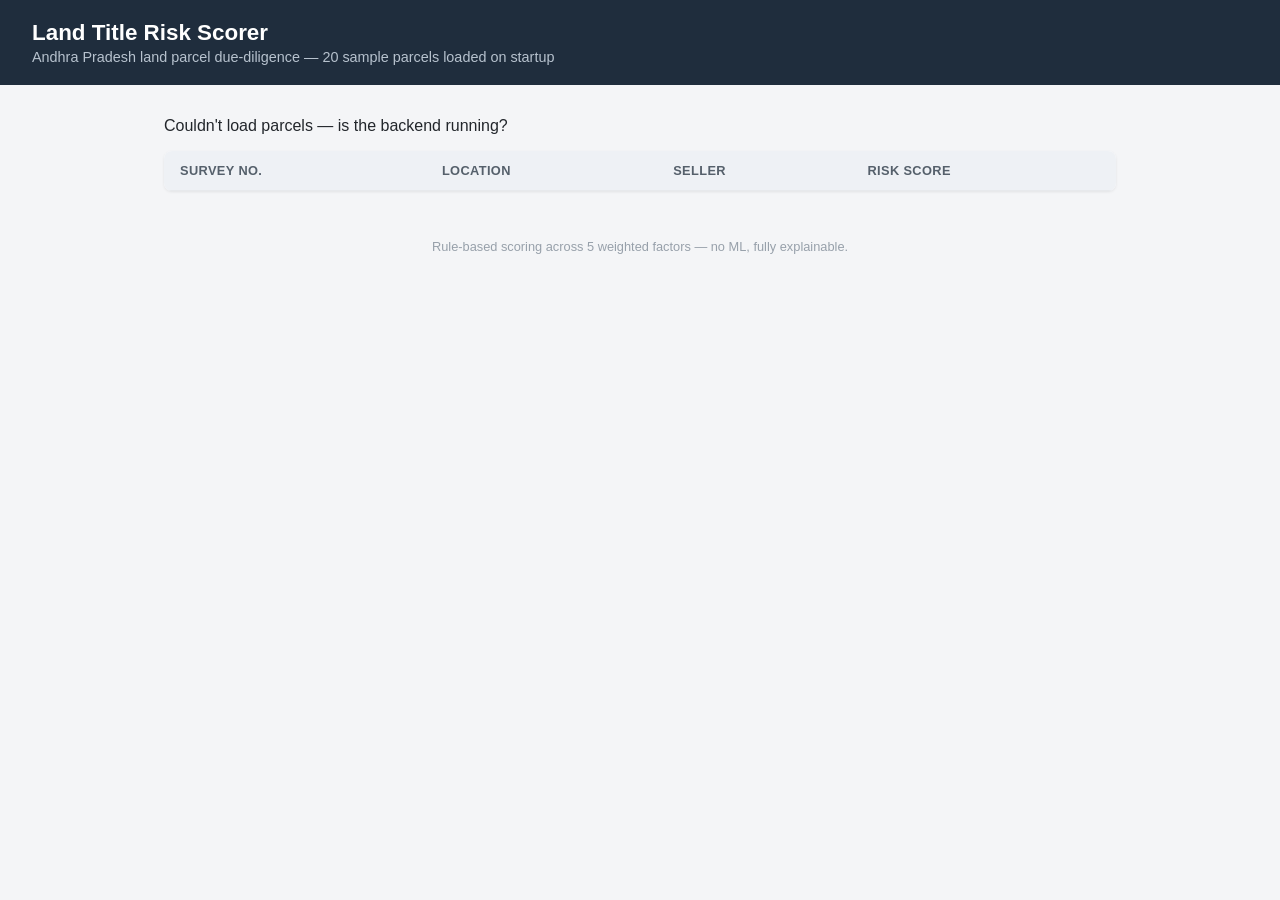
==== src/main/resources/static/index.html @ 8dec6ba2 "Land Title Risk Scorer: full-stack Spring Boot app - Rule-based 5-factor title risk scoring (EC, lit" ====
<!DOCTYPE html>
<html lang="en">
<head>
    <meta charset="UTF-8">
    <meta name="viewport" content="width=device-width, initial-scale=1">
    <title>Land Title Risk Scorer</title>
    <link rel="stylesheet" href="css/style.css">
</head>
<body>

<header>
    <h1>Land Title Risk Scorer</h1>
    <div class="subtitle">Andhra Pradesh land parcel due-diligence — 20 sample parcels loaded on startup</div>
</header>

<main>
    <p id="count">Loading parcels&hellip;</p>

    <table id="parcel-table">
        <thead>
        <tr>
            <th>Survey No.</th>
            <th>Location</th>
            <th>Seller</th>
            <th>Risk Score</th>
        </tr>
        </thead>
        <tbody></tbody>
    </table>
</main>

<footer>Rule-based scoring across 5 weighted factors — no ML, fully explainable.</footer>

<script src="js/common.js"></script>
<script src="js/list.js"></script>
</body>
</html>
---- src/main/resources/static/css/style.css ----
/* Land Title Risk Scorer - shared stylesheet.
   Kept deliberately plain: no framework, no build step, just enough to make
   the score bands and factor cards easy to scan. */

* {
    box-sizing: border-box;
}

body {
    font-family: "Segoe UI", Roboto, Arial, sans-serif;
    background: #f4f5f7;
    color: #22262b;
    margin: 0;
    padding: 0 0 3rem;
}

header {
    background: #1f2d3d;
    color: #fff;
    padding: 1.25rem 2rem;
}

header h1 {
    margin: 0;
    font-size: 1.4rem;
}

header .subtitle {
    color: #b7c2ce;
    font-size: 0.9rem;
    margin-top: 0.2rem;
}

main {
    max-width: 1000px;
    margin: 2rem auto;
    padding: 0 1.5rem;
}

a {
    color: #2563eb;
    text-decoration: none;
}

a:hover {
    text-decoration: underline;
}

table {
    width: 100%;
    border-collapse: collapse;
    background: #fff;
    border-radius: 8px;
    overflow: hidden;
    box-shadow: 0 1px 3px rgba(0, 0, 0, 0.08);
}

th, td {
    text-align: left;
    padding: 0.75rem 1rem;
    border-bottom: 1px solid #e7e9ec;
}

th {
    background: #eef1f5;
    font-size: 0.8rem;
    text-transform: uppercase;
    letter-spacing: 0.03em;
    color: #55606b;
}

tr:last-child td {
    border-bottom: none;
}

tr:hover td {
    background: #fafbfc;
}

.score-badge {
    display: inline-block;
    min-width: 2.6rem;
    text-align: center;
    padding: 0.25rem 0.6rem;
    border-radius: 999px;
    font-weight: 600;
    font-size: 0.9rem;
}

.score-badge.low {
    background: #dff5e6;
    color: #1c7a3c;
}

.score-badge.medium {
    background: #fdf1cf;
    color: #92660a;
}

.score-badge.high {
    background: #fbe1e1;
    color: #a12727;
}

.big-score {
    font-size: 3.5rem;
    font-weight: 700;
    line-height: 1;
}

.score-panel {
    background: #fff;
    border-radius: 10px;
    padding: 1.75rem 2rem;
    box-shadow: 0 1px 3px rgba(0, 0, 0, 0.08);
    margin-bottom: 1.75rem;
    display: flex;
    align-items: center;
    gap: 2rem;
    flex-wrap: wrap;
}

.score-panel .meta div {
    margin-bottom: 0.3rem;
    color: #444;
}

.score-panel .meta span.label {
    color: #8a929b;
    display: inline-block;
    min-width: 110px;
}

.factor-card {
    background: #fff;
    border-radius: 8px;
    padding: 1.25rem 1.5rem;
    margin-bottom: 1rem;
    box-shadow: 0 1px 3px rgba(0, 0, 0, 0.08);
    border-left: 4px solid #d6dbe1;
}

.factor-card.low {
    border-left-color: #1c7a3c;
}

.factor-card.medium {
    border-left-color: #b98a1f;
}

.factor-card.high {
    border-left-color: #a12727;
}

.factor-card .factor-head {
    display: flex;
    justify-content: space-between;
    align-items: baseline;
    flex-wrap: wrap;
    gap: 0.5rem;
    margin-bottom: 0.4rem;
}

.factor-card h3 {
    margin: 0;
    font-size: 1.05rem;
}

.factor-card .factor-stats {
    font-size: 0.85rem;
    color: #6b7480;
}

.factor-card p {
    margin: 0.4rem 0 0;
    color: #3a4048;
    line-height: 1.45;
}

.back-link {
    display: inline-block;
    margin-bottom: 1rem;
    font-size: 0.9rem;
}

footer {
    text-align: center;
    color: #97a0aa;
    font-size: 0.8rem;
    margin-top: 3rem;
}
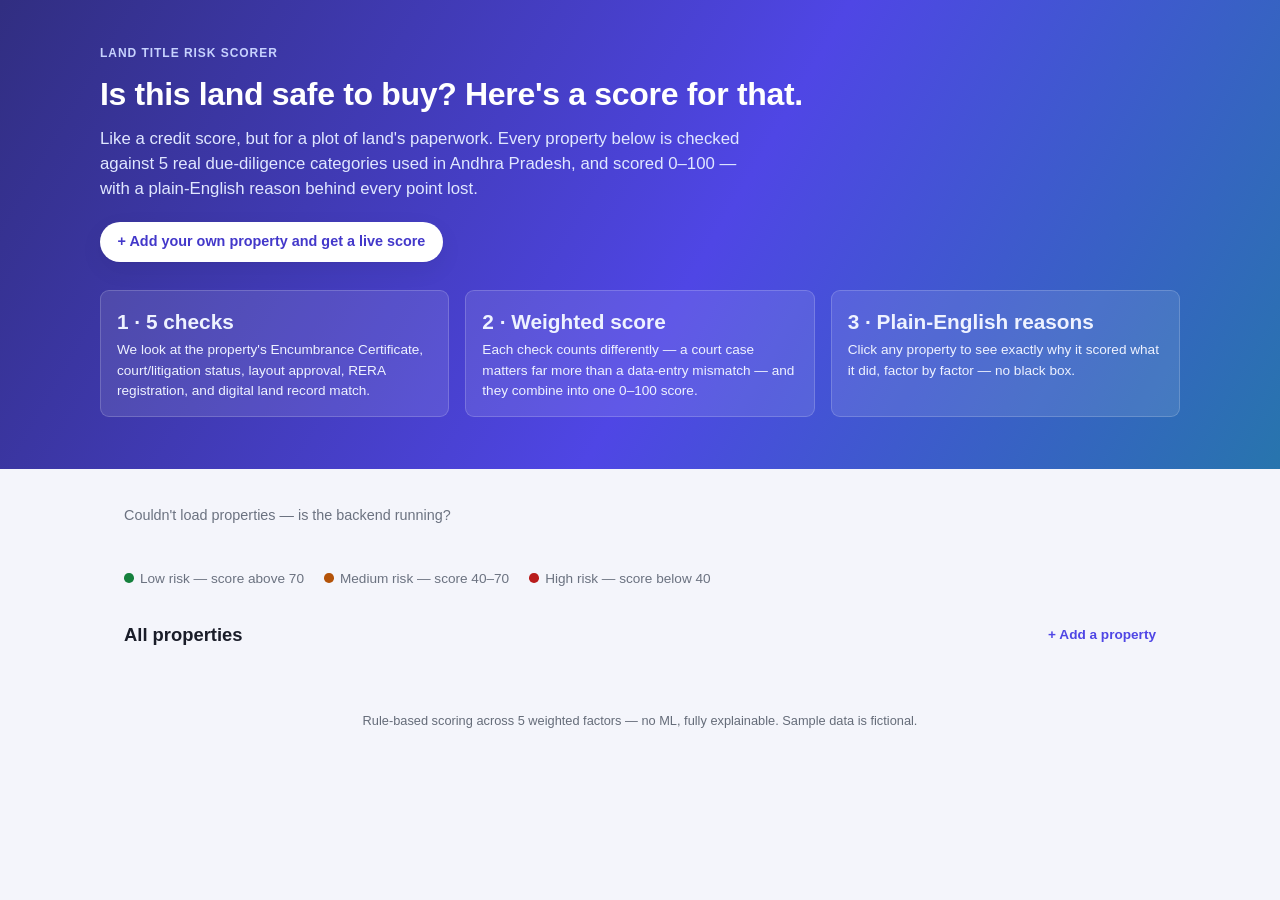
==== commit a57a2aab: "Dashboard redesign, Add-a-property form, and accessibility fixes - Add POST /api/parcels with server" ====
--- a/src/main/resources/static/index.html
+++ b/src/main/resources/static/index.html
@@ -8,28 +8,61 @@
 </head>
 <body>
 
-<header>
-    <h1>Land Title Risk Scorer</h1>
-    <div class="subtitle">Andhra Pradesh land parcel due-diligence — 20 sample parcels loaded on startup</div>
+<header class="hero">
+    <div class="hero-inner">
+        <div class="eyebrow">Land Title Risk Scorer</div>
+        <h1>Is this land safe to buy? Here's a score for that.</h1>
+        <p class="tagline">
+            Like a credit score, but for a plot of land's paperwork. Every property below is
+            checked against 5 real due-diligence categories used in Andhra Pradesh, and scored
+            0&ndash;100 &mdash; with a plain-English reason behind every point lost.
+        </p>
+
+        <p style="margin-top:1.25rem;">
+            <a class="primary-btn" href="add.html">&plus; Add your own property and get a live score</a>
+        </p>
+
+        <div class="how-it-works">
+            <div class="step">
+                <b>1&nbsp;&middot;&nbsp;5 checks</b>
+                We look at the property's Encumbrance Certificate, court/litigation status,
+                layout approval, RERA registration, and digital land record match.
+            </div>
+            <div class="step">
+                <b>2&nbsp;&middot;&nbsp;Weighted score</b>
+                Each check counts differently &mdash; a court case matters far more than a
+                data-entry mismatch &mdash; and they combine into one 0&ndash;100 score.
+            </div>
+            <div class="step">
+                <b>3&nbsp;&middot;&nbsp;Plain-English reasons</b>
+                Click any property to see exactly why it scored what it did, factor by factor
+                &mdash; no black box.
+            </div>
+        </div>
+    </div>
 </header>
 
 <main>
-    <p id="count">Loading parcels&hellip;</p>
+    <section>
+        <p id="count">Loading properties&hellip;</p>
+        <div class="stats-row" id="stats-row"></div>
+        <div class="legend">
+            <span><span class="dot low"></span>Low risk &mdash; score above 70</span>
+            <span><span class="dot medium"></span>Medium risk &mdash; score 40&ndash;70</span>
+            <span><span class="dot high"></span>High risk &mdash; score below 40</span>
+        </div>
+    </section>
 
-    <table id="parcel-table">
-        <thead>
-        <tr>
-            <th>Survey No.</th>
-            <th>Location</th>
-            <th>Seller</th>
-            <th>Risk Score</th>
-        </tr>
-        </thead>
-        <tbody></tbody>
-    </table>
+    <section>
+        <div style="display:flex; align-items:center; justify-content:space-between; flex-wrap:wrap; gap:.75rem; margin-bottom:.9rem;">
+            <h2 style="margin:0;">All properties</h2>
+            <a href="add.html" style="font-size:.85rem; font-weight:600;">&plus; Add a property</a>
+        </div>
+        <div class="parcel-grid" id="parcel-grid"></div>
+    </section>
 </main>
 
-<footer>Rule-based scoring across 5 weighted factors — no ML, fully explainable.</footer>
+<footer>Rule-based scoring across 5 weighted factors — no ML, fully explainable. Sample data is fictional.</footer>
 
 <script src="js/common.js"></script>
 <script src="js/list.js"></script>
--- a/src/main/resources/static/css/style.css
+++ b/src/main/resources/static/css/style.css
@@ -1,44 +1,59 @@
-/* Land Title Risk Scorer - shared stylesheet.
-   Kept deliberately plain: no framework, no build step, just enough to make
-   the score bands and factor cards easy to scan. */
+/* Land Title Risk Scorer — dashboard-style stylesheet.
+   Plain CSS, no framework. Built around a small set of variables so the
+   risk-band colors and the 5 factor-identity colors stay consistent
+   everywhere they show up (badges, gauge, bar chart, card accents). */
+
+:root {
+    --bg: #f4f5fb;
+    --surface: #ffffff;
+    --surface-alt: #f8f9fd;
+    --border: #e6e8f0;
+    --text: #1a1d29;
+    --text-muted: #6b7280;
+    --text-faint: #656c79;
+
+    --primary: #4f46e5;
+    --primary-dark: #4338ca;
+    --accent: #0d9488;
+
+    --low: #15803d;
+    --low-bg: #dcfce7;
+    --low-border: #86efac;
+    --medium: #b45309;
+    --medium-bg: #fef3c7;
+    --medium-border: #fcd34d;
+    --high: #b91c1c;
+    --high-bg: #fee2e2;
+    --high-border: #fca5a5;
+
+    /* one distinct identity color per due-diligence factor, used consistently
+       across the bar chart, card accents, and icon chips */
+    --f-ec: #4f46e5;
+    --f-lit: #7c3aed;
+    --f-layout: #0d9488;
+    --f-rera: #2563eb;
+    --f-meebhoomi: #db2777;
+
+    --radius: 14px;
+    --radius-sm: 9px;
+    --shadow: 0 1px 2px rgba(16, 24, 40, .04), 0 8px 24px rgba(16, 24, 40, .06);
+}
 
 * {
     box-sizing: border-box;
 }
 
 body {
-    font-family: "Segoe UI", Roboto, Arial, sans-serif;
-    background: #f4f5f7;
-    color: #22262b;
+    font-family: -apple-system, BlinkMacSystemFont, "Segoe UI", Roboto, Helvetica, Arial, sans-serif;
+    background: var(--bg);
+    color: var(--text);
     margin: 0;
-    padding: 0 0 3rem;
-}
-
-header {
-    background: #1f2d3d;
-    color: #fff;
-    padding: 1.25rem 2rem;
-}
-
-header h1 {
-    margin: 0;
-    font-size: 1.4rem;
-}
-
-header .subtitle {
-    color: #b7c2ce;
-    font-size: 0.9rem;
-    margin-top: 0.2rem;
-}
-
-main {
-    max-width: 1000px;
-    margin: 2rem auto;
-    padding: 0 1.5rem;
+    padding: 0 0 4rem;
+    line-height: 1.5;
 }
 
 a {
-    color: #2563eb;
+    color: var(--primary);
     text-decoration: none;
 }
 
@@ -46,146 +61,623 @@
     text-decoration: underline;
 }
 
-table {
-    width: 100%;
-    border-collapse: collapse;
-    background: #fff;
-    border-radius: 8px;
-    overflow: hidden;
-    box-shadow: 0 1px 3px rgba(0, 0, 0, 0.08);
-}
-
-th, td {
-    text-align: left;
-    padding: 0.75rem 1rem;
-    border-bottom: 1px solid #e7e9ec;
-}
-
-th {
-    background: #eef1f5;
-    font-size: 0.8rem;
+/* ---------- Hero header ---------- */
+
+header.hero {
+    background: linear-gradient(120deg, #312e81 0%, #4f46e5 55%, #0d9488 130%);
+    color: #fff;
+    padding: 2.75rem 1.5rem 3.25rem;
+}
+
+header.hero .hero-inner {
+    max-width: 1080px;
+    margin: 0 auto;
+}
+
+header.hero .eyebrow {
     text-transform: uppercase;
-    letter-spacing: 0.03em;
-    color: #55606b;
-}
-
-tr:last-child td {
-    border-bottom: none;
-}
-
-tr:hover td {
-    background: #fafbfc;
-}
-
+    letter-spacing: .08em;
+    font-size: .75rem;
+    font-weight: 600;
+    color: #c7d2fe;
+    margin-bottom: .5rem;
+}
+
+header.hero h1 {
+    margin: 0 0 .5rem;
+    font-size: 2rem;
+    font-weight: 800;
+    letter-spacing: -0.01em;
+}
+
+header.hero p.tagline {
+    margin: 0;
+    font-size: 1.05rem;
+    color: #e0e7ff;
+    max-width: 640px;
+}
+
+.back-link {
+    display: inline-flex;
+    align-items: center;
+    gap: .35rem;
+    color: #e0e7ff;
+    font-size: .9rem;
+    font-weight: 600;
+    margin-bottom: 1rem;
+}
+
+.back-link:hover {
+    color: #fff;
+}
+
+/* how-it-works strip inside the hero */
+.how-it-works {
+    display: grid;
+    grid-template-columns: repeat(auto-fit, minmax(220px, 1fr));
+    gap: 1rem;
+    margin-top: 1.75rem;
+}
+
+.how-it-works .step {
+    background: rgba(255, 255, 255, .1);
+    border: 1px solid rgba(255, 255, 255, .18);
+    border-radius: var(--radius-sm);
+    padding: .9rem 1rem;
+    font-size: .85rem;
+    color: #eef2ff;
+}
+
+.how-it-works .step b {
+    display: block;
+    font-size: 1.3rem;
+    margin-bottom: .2rem;
+}
+
+/* ---------- Layout ---------- */
+
+main {
+    max-width: 1080px;
+    margin: 2.25rem auto 0;
+    padding: 0 1.5rem;
+    position: relative;
+}
+
+section {
+    margin-bottom: 2rem;
+}
+
+h2 {
+    font-size: 1.15rem;
+    font-weight: 700;
+    margin: 0 0 .9rem;
+}
+
+/* ---------- Stat tiles (list page) ---------- */
+
+.stats-row {
+    display: grid;
+    grid-template-columns: repeat(auto-fit, minmax(180px, 1fr));
+    gap: 1rem;
+    margin-bottom: 1.75rem;
+}
+
+.stat-tile {
+    background: var(--surface);
+    border: 1px solid var(--border);
+    border-radius: var(--radius);
+    box-shadow: var(--shadow);
+    padding: 1.1rem 1.25rem;
+}
+
+.stat-tile .value {
+    font-size: 1.9rem;
+    font-weight: 800;
+    line-height: 1.1;
+}
+
+.stat-tile .label {
+    color: var(--text-muted);
+    font-size: .82rem;
+    margin-top: .25rem;
+}
+
+.stat-tile.low .value { color: var(--low); }
+.stat-tile.medium .value { color: var(--medium); }
+.stat-tile.high .value { color: var(--high); }
+
+/* legend */
+.legend {
+    display: flex;
+    flex-wrap: wrap;
+    gap: 1.25rem;
+    font-size: .85rem;
+    color: var(--text-muted);
+    margin-bottom: 1.5rem;
+}
+
+.legend .dot {
+    display: inline-block;
+    width: .6rem;
+    height: .6rem;
+    border-radius: 50%;
+    margin-right: .4rem;
+}
+
+.legend .dot.low { background: var(--low); }
+.legend .dot.medium { background: var(--medium); }
+.legend .dot.high { background: var(--high); }
+
+/* ---------- Parcel cards (list page) ---------- */
+
+.parcel-grid {
+    display: grid;
+    grid-template-columns: repeat(auto-fill, minmax(260px, 1fr));
+    gap: 1rem;
+}
+
+.parcel-card {
+    background: var(--surface);
+    border: 1px solid var(--border);
+    border-radius: var(--radius);
+    box-shadow: var(--shadow);
+    padding: 1.1rem 1.2rem;
+    display: block;
+    color: var(--text);
+    transition: transform .12s ease, box-shadow .12s ease;
+}
+
+.parcel-card:hover {
+    transform: translateY(-2px);
+    box-shadow: 0 4px 8px rgba(16, 24, 40, .06), 0 16px 32px rgba(16, 24, 40, .1);
+    text-decoration: none;
+}
+
+.parcel-card .row-top {
+    display: flex;
+    justify-content: space-between;
+    align-items: flex-start;
+    gap: .75rem;
+    margin-bottom: .6rem;
+}
+
+.parcel-card .survey {
+    font-weight: 700;
+    font-size: 1.02rem;
+}
+
+.parcel-card .location {
+    color: var(--text-muted);
+    font-size: .85rem;
+    margin-top: .15rem;
+}
+
+.parcel-card .seller {
+    font-size: .82rem;
+    color: var(--text-faint);
+    margin-top: .5rem;
+}
+
+/* small circular score chip used on cards */
+.score-chip {
+    display: inline-flex;
+    align-items: center;
+    justify-content: center;
+    min-width: 2.75rem;
+    height: 2.75rem;
+    border-radius: 50%;
+    font-weight: 800;
+    font-size: 1rem;
+    border: 2px solid transparent;
+    flex-shrink: 0;
+}
+
+.score-chip.low { background: var(--low-bg); color: var(--low); border-color: var(--low-border); }
+.score-chip.medium { background: var(--medium-bg); color: var(--medium); border-color: var(--medium-border); }
+.score-chip.high { background: var(--high-bg); color: var(--high); border-color: var(--high-border); }
+
+/* pill version used elsewhere */
 .score-badge {
     display: inline-block;
-    min-width: 2.6rem;
-    text-align: center;
-    padding: 0.25rem 0.6rem;
+    padding: .2rem .65rem;
     border-radius: 999px;
+    font-weight: 700;
+    font-size: .85rem;
+}
+
+.score-badge.low { background: var(--low-bg); color: var(--low); }
+.score-badge.medium { background: var(--medium-bg); color: var(--medium); }
+.score-badge.high { background: var(--high-bg); color: var(--high); }
+
+#count {
+    color: var(--text-muted);
+    font-size: .9rem;
+}
+
+/* ---------- Detail page ---------- */
+
+.parcel-meta {
+    background: var(--surface);
+    border: 1px solid var(--border);
+    border-radius: var(--radius);
+    box-shadow: var(--shadow);
+    padding: 1.25rem 1.5rem;
+    margin-bottom: 1.5rem;
+    display: flex;
+    flex-wrap: wrap;
+    gap: 1.5rem 2.5rem;
+}
+
+.parcel-meta .field .label {
+    color: var(--text-faint);
+    font-size: .75rem;
+    text-transform: uppercase;
+    letter-spacing: .05em;
+    margin-bottom: .2rem;
+}
+
+.parcel-meta .field .value {
     font-weight: 600;
-    font-size: 0.9rem;
-}
-
-.score-badge.low {
-    background: #dff5e6;
-    color: #1c7a3c;
-}
-
-.score-badge.medium {
-    background: #fdf1cf;
-    color: #92660a;
-}
-
-.score-badge.high {
-    background: #fbe1e1;
-    color: #a12727;
-}
-
-.big-score {
-    font-size: 3.5rem;
-    font-weight: 700;
-    line-height: 1;
-}
-
-.score-panel {
-    background: #fff;
-    border-radius: 10px;
-    padding: 1.75rem 2rem;
-    box-shadow: 0 1px 3px rgba(0, 0, 0, 0.08);
-    margin-bottom: 1.75rem;
+    font-size: .98rem;
+}
+
+/* score summary: gauge + verdict */
+.score-summary {
+    background: var(--surface);
+    border: 1px solid var(--border);
+    border-radius: var(--radius);
+    box-shadow: var(--shadow);
+    padding: 1.75rem;
     display: flex;
     align-items: center;
     gap: 2rem;
     flex-wrap: wrap;
-}
-
-.score-panel .meta div {
-    margin-bottom: 0.3rem;
-    color: #444;
-}
-
-.score-panel .meta span.label {
-    color: #8a929b;
+    margin-bottom: 1.75rem;
+}
+
+.gauge-wrap {
+    position: relative;
+    width: 150px;
+    height: 150px;
+    flex-shrink: 0;
+}
+
+#gauge-svg-slot {
+    width: 100%;
+    height: 100%;
+}
+
+.gauge-wrap svg {
+    width: 100%;
+    height: 100%;
+    transform: rotate(-90deg);
+}
+
+.gauge-track {
+    fill: none;
+    stroke: var(--border);
+    stroke-width: 12;
+}
+
+.gauge-progress {
+    fill: none;
+    stroke-width: 12;
+    stroke-linecap: round;
+    transition: stroke-dashoffset .6s ease;
+}
+
+.gauge-progress.low { stroke: var(--low); }
+.gauge-progress.medium { stroke: var(--medium); }
+.gauge-progress.high { stroke: var(--high); }
+
+.gauge-center {
+    position: absolute;
+    inset: 0;
+    display: flex;
+    flex-direction: column;
+    align-items: center;
+    justify-content: center;
+}
+
+.gauge-center .num {
+    font-size: 2.3rem;
+    font-weight: 800;
+    line-height: 1;
+}
+
+.gauge-center .out-of {
+    font-size: .72rem;
+    color: var(--text-faint);
+    margin-top: .15rem;
+}
+
+.verdict {
+    flex: 1;
+    min-width: 220px;
+}
+
+.verdict .band-label {
     display: inline-block;
-    min-width: 110px;
-}
+    margin-bottom: .5rem;
+}
+
+.verdict p {
+    margin: 0;
+    color: var(--text-muted);
+    font-size: .95rem;
+}
+
+/* ---------- Weighted contribution bar ---------- */
+
+.contribution-bar {
+    display: flex;
+    width: 100%;
+    height: 1.75rem;
+    border-radius: 999px;
+    overflow: hidden;
+    border: 1px solid var(--border);
+    background: var(--surface-alt);
+}
+
+.contribution-bar .segment {
+    height: 100%;
+    transition: width .6s ease;
+    box-shadow: inset 1px 0 0 rgba(255, 255, 255, .6);
+}
+
+.contribution-bar .segment:first-child {
+    box-shadow: none;
+}
+
+.contribution-legend {
+    display: grid;
+    grid-template-columns: repeat(auto-fit, minmax(160px, 1fr));
+    gap: .6rem;
+    margin-top: 1rem;
+    font-size: .82rem;
+}
+
+.contribution-legend .item {
+    display: flex;
+    align-items: center;
+    gap: .5rem;
+    color: var(--text-muted);
+}
+
+.contribution-legend .swatch {
+    width: .65rem;
+    height: .65rem;
+    border-radius: 3px;
+    flex-shrink: 0;
+}
+
+.contribution-legend .amount {
+    margin-left: auto;
+    font-weight: 700;
+    color: var(--text);
+}
+
+/* ---------- Factor cards ---------- */
 
 .factor-card {
-    background: #fff;
-    border-radius: 8px;
+    background: var(--surface);
+    border: 1px solid var(--border);
+    border-left: 4px solid var(--border);
+    border-radius: var(--radius);
+    box-shadow: var(--shadow);
     padding: 1.25rem 1.5rem;
     margin-bottom: 1rem;
-    box-shadow: 0 1px 3px rgba(0, 0, 0, 0.08);
-    border-left: 4px solid #d6dbe1;
-}
-
-.factor-card.low {
-    border-left-color: #1c7a3c;
-}
-
-.factor-card.medium {
-    border-left-color: #b98a1f;
-}
-
-.factor-card.high {
-    border-left-color: #a12727;
 }
 
 .factor-card .factor-head {
     display: flex;
-    justify-content: space-between;
-    align-items: baseline;
-    flex-wrap: wrap;
-    gap: 0.5rem;
-    margin-bottom: 0.4rem;
+    align-items: flex-start;
+    gap: .85rem;
+    margin-bottom: .5rem;
+}
+
+.factor-card .icon-chip {
+    width: 2.5rem;
+    height: 2.5rem;
+    border-radius: 10px;
+    display: flex;
+    align-items: center;
+    justify-content: center;
+    font-size: 1.2rem;
+    flex-shrink: 0;
+}
+
+.factor-card .factor-titles {
+    flex: 1;
+    min-width: 0;
 }
 
 .factor-card h3 {
     margin: 0;
+    font-size: 1.02rem;
+}
+
+.factor-card .factor-blurb {
+    color: var(--text-faint);
+    font-size: .8rem;
+    margin-top: .15rem;
+}
+
+.factor-card .factor-stats {
+    text-align: right;
+    flex-shrink: 0;
+    font-size: .8rem;
+    color: var(--text-muted);
+}
+
+.factor-card .factor-stats .raw {
+    font-weight: 800;
     font-size: 1.05rem;
-}
-
-.factor-card .factor-stats {
-    font-size: 0.85rem;
-    color: #6b7480;
-}
-
-.factor-card p {
-    margin: 0.4rem 0 0;
-    color: #3a4048;
-    line-height: 1.45;
-}
-
-.back-link {
-    display: inline-block;
-    margin-bottom: 1rem;
-    font-size: 0.9rem;
-}
+    color: var(--text);
+}
+
+.factor-bar-track {
+    background: var(--surface-alt);
+    border-radius: 999px;
+    height: .5rem;
+    overflow: hidden;
+    margin: .6rem 0 .75rem;
+}
+
+.factor-bar-fill {
+    height: 100%;
+    border-radius: 999px;
+    transition: width .6s ease;
+}
+
+.factor-card p.explanation {
+    margin: 0;
+    color: var(--text);
+    font-size: .92rem;
+    line-height: 1.55;
+}
+
+/* ---------- Misc ---------- */
 
 footer {
     text-align: center;
-    color: #97a0aa;
-    font-size: 0.8rem;
+    color: var(--text-faint);
+    font-size: .8rem;
     margin-top: 3rem;
 }
+
+.error-box {
+    background: var(--surface);
+    border: 1px solid var(--border);
+    border-radius: var(--radius);
+    box-shadow: var(--shadow);
+    padding: 2rem;
+    text-align: center;
+    color: var(--text-muted);
+}
+
+/* ---------- Add-a-property form ---------- */
+
+.primary-btn {
+    display: inline-flex;
+    align-items: center;
+    gap: .4rem;
+    background: #fff;
+    color: var(--primary-dark);
+    font-weight: 700;
+    font-size: .9rem;
+    padding: .6rem 1.1rem;
+    border-radius: 999px;
+    border: none;
+    box-shadow: var(--shadow);
+    cursor: pointer;
+    text-decoration: none;
+}
+
+.primary-btn:hover {
+    text-decoration: none;
+    background: #f5f5ff;
+}
+
+.form-card {
+    background: var(--surface);
+    border: 1px solid var(--border);
+    border-radius: var(--radius);
+    box-shadow: var(--shadow);
+    padding: 1.75rem;
+}
+
+.form-card h2 {
+    margin-top: 0;
+}
+
+.form-card .section-hint {
+    color: var(--text-muted);
+    font-size: .85rem;
+    margin: -.5rem 0 1.25rem;
+}
+
+.field-group {
+    margin-bottom: 1.1rem;
+}
+
+.field-group label {
+    display: block;
+    font-weight: 600;
+    font-size: .85rem;
+    margin-bottom: .35rem;
+}
+
+.field-group .field-hint {
+    font-weight: 400;
+    color: var(--text-faint);
+    font-size: .78rem;
+}
+
+.field-group input[type="text"],
+.field-group select {
+    width: 100%;
+    padding: .6rem .75rem;
+    border: 1px solid var(--border);
+    border-radius: var(--radius-sm);
+    font-size: .92rem;
+    font-family: inherit;
+    color: var(--text);
+    background: var(--surface);
+}
+
+.field-group input[type="text"]:focus,
+.field-group select:focus {
+    outline: 2px solid var(--primary);
+    outline-offset: 1px;
+    border-color: var(--primary);
+}
+
+.form-row {
+    display: grid;
+    grid-template-columns: repeat(auto-fit, minmax(220px, 1fr));
+    gap: 1rem 1.25rem;
+}
+
+.form-grid {
+    display: grid;
+    grid-template-columns: repeat(auto-fit, minmax(260px, 1fr));
+    gap: 1rem 1.25rem;
+    margin-bottom: 1.5rem;
+}
+
+.submit-btn {
+    background: linear-gradient(120deg, var(--primary) 0%, var(--accent) 130%);
+    color: #fff;
+    font-weight: 700;
+    font-size: .95rem;
+    padding: .75rem 1.5rem;
+    border: none;
+    border-radius: var(--radius-sm);
+    cursor: pointer;
+}
+
+.submit-btn:hover {
+    opacity: .92;
+}
+
+.submit-btn:disabled {
+    opacity: .6;
+    cursor: not-allowed;
+}
+
+.form-error {
+    background: var(--high-bg);
+    color: var(--high);
+    border: 1px solid var(--high-border);
+    border-radius: var(--radius-sm);
+    padding: .75rem 1rem;
+    font-size: .88rem;
+    margin-bottom: 1.25rem;
+}
+
+.form-note {
+    color: var(--text-faint);
+    font-size: .8rem;
+    margin-top: 1rem;
+}
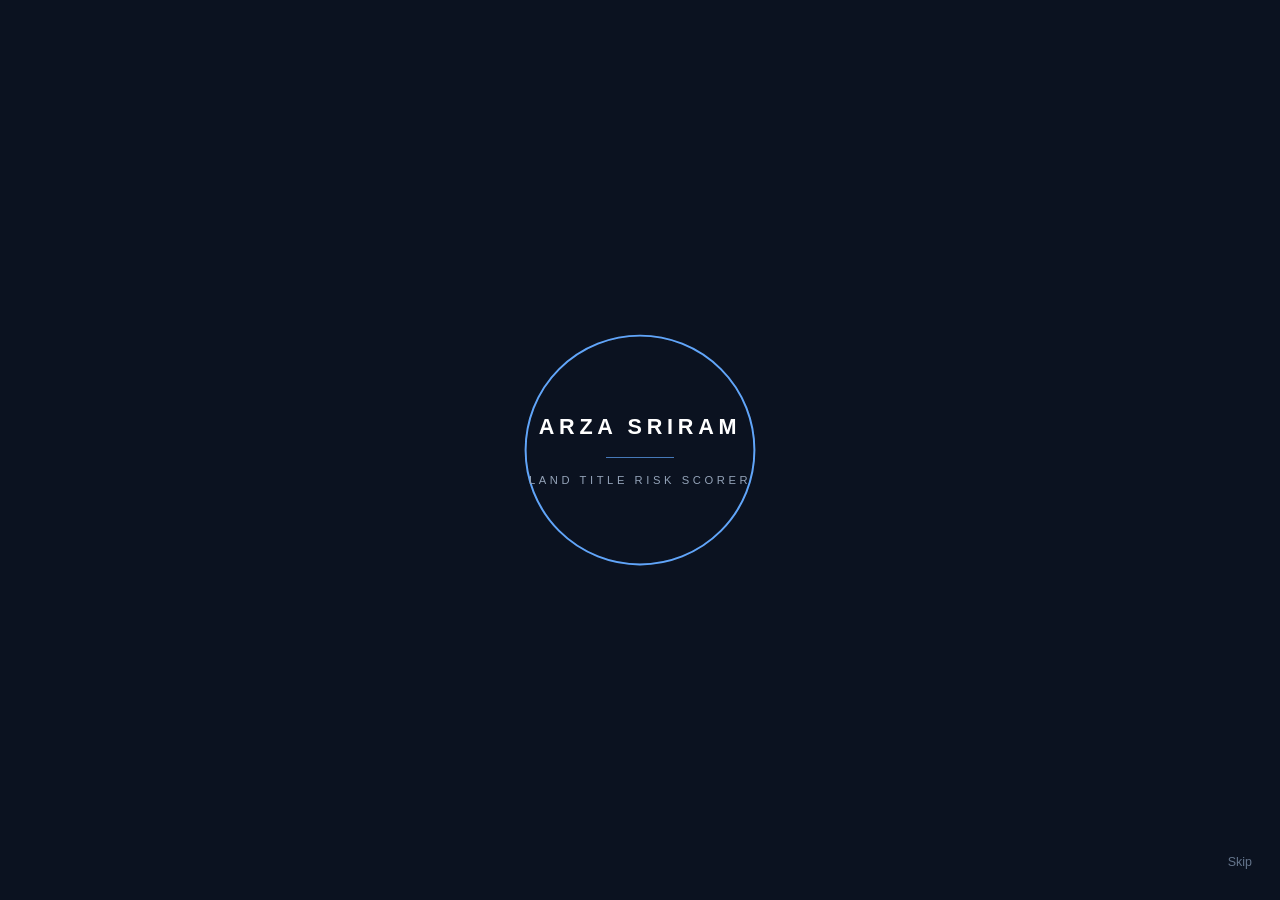
==== commit fd43234c: "Add auth, per-user history and intro screen; redesign UI as a dense data tool Features - Session-bas" ====
--- a/src/main/resources/static/index.html
+++ b/src/main/resources/static/index.html
@@ -6,65 +6,22 @@
     <title>Land Title Risk Scorer</title>
     <link rel="stylesheet" href="css/style.css">
 </head>
-<body>
+<body class="intro-body">
 
-<header class="hero">
-    <div class="hero-inner">
-        <div class="eyebrow">Land Title Risk Scorer</div>
-        <h1>Is this land safe to buy? Here's a score for that.</h1>
-        <p class="tagline">
-            Like a credit score, but for a plot of land's paperwork. Every property below is
-            checked against 5 real due-diligence categories used in Andhra Pradesh, and scored
-            0&ndash;100 &mdash; with a plain-English reason behind every point lost.
-        </p>
+<div class="intro-stage">
+    <svg class="intro-ring" viewBox="0 0 200 200">
+        <circle class="intro-ring-track" cx="100" cy="100" r="88"></circle>
+        <circle class="intro-ring-progress" cx="100" cy="100" r="88"></circle>
+    </svg>
+    <div class="intro-text">
+        <div class="intro-name">ARZA SRIRAM</div>
+        <div class="intro-rule"></div>
+        <div class="intro-tagline">Land Title Risk Scorer</div>
+    </div>
+</div>
 
-        <p style="margin-top:1.25rem;">
-            <a class="primary-btn" href="add.html">&plus; Add your own property and get a live score</a>
-        </p>
+<a href="login.html" class="intro-skip">Skip</a>
 
-        <div class="how-it-works">
-            <div class="step">
-                <b>1&nbsp;&middot;&nbsp;5 checks</b>
-                We look at the property's Encumbrance Certificate, court/litigation status,
-                layout approval, RERA registration, and digital land record match.
-            </div>
-            <div class="step">
-                <b>2&nbsp;&middot;&nbsp;Weighted score</b>
-                Each check counts differently &mdash; a court case matters far more than a
-                data-entry mismatch &mdash; and they combine into one 0&ndash;100 score.
-            </div>
-            <div class="step">
-                <b>3&nbsp;&middot;&nbsp;Plain-English reasons</b>
-                Click any property to see exactly why it scored what it did, factor by factor
-                &mdash; no black box.
-            </div>
-        </div>
-    </div>
-</header>
-
-<main>
-    <section>
-        <p id="count">Loading properties&hellip;</p>
-        <div class="stats-row" id="stats-row"></div>
-        <div class="legend">
-            <span><span class="dot low"></span>Low risk &mdash; score above 70</span>
-            <span><span class="dot medium"></span>Medium risk &mdash; score 40&ndash;70</span>
-            <span><span class="dot high"></span>High risk &mdash; score below 40</span>
-        </div>
-    </section>
-
-    <section>
-        <div style="display:flex; align-items:center; justify-content:space-between; flex-wrap:wrap; gap:.75rem; margin-bottom:.9rem;">
-            <h2 style="margin:0;">All properties</h2>
-            <a href="add.html" style="font-size:.85rem; font-weight:600;">&plus; Add a property</a>
-        </div>
-        <div class="parcel-grid" id="parcel-grid"></div>
-    </section>
-</main>
-
-<footer>Rule-based scoring across 5 weighted factors — no ML, fully explainable. Sample data is fictional.</footer>
-
-<script src="js/common.js"></script>
-<script src="js/list.js"></script>
+<script src="js/intro.js"></script>
 </body>
 </html>
--- a/src/main/resources/static/css/style.css
+++ b/src/main/resources/static/css/style.css
@@ -1,683 +1,901 @@
-/* Land Title Risk Scorer — dashboard-style stylesheet.
-   Plain CSS, no framework. Built around a small set of variables so the
-   risk-band colors and the 5 factor-identity colors stay consistent
-   everywhere they show up (badges, gauge, bar chart, card accents). */
+/* Land Title Risk Scorer — stylesheet.
+   Plain CSS, no framework, no build step.
+
+   Design intent: this should read like an internal tool a bank or law firm
+   actually uses — dense, precise, restrained — not like a marketing page.
+   Concretely that means: one slim chrome bar instead of a tall gradient
+   hero, flat white surfaces with hairline borders instead of heavy shadows,
+   a real data table for the property list instead of a card grid, drawn SVG
+   icons instead of emoji, and colour used only to carry meaning (risk band,
+   factor identity) rather than for decoration.
+
+   Every colour pair below was checked against WCAG AA (4.5:1) before being
+   written in. */
 
 :root {
-    --bg: #f4f5fb;
+    /* neutral "ink" ramp — everything structural is built from these */
+    --ink-950: #0b1220;
+    --ink-900: #0f172a;
+    --ink-800: #1e293b;
+    --ink-700: #334155;
+    --ink-600: #475569;
+    --ink-500: #5f6c7a;
+    --ink-300: #cbd5e1;
+    --ink-200: #e2e8f0;
+    --ink-100: #f1f5f9;
+
+    --bg: #f7f8fa;
     --surface: #ffffff;
-    --surface-alt: #f8f9fd;
-    --border: #e6e8f0;
-    --text: #1a1d29;
-    --text-muted: #6b7280;
-    --text-faint: #656c79;
-
-    --primary: #4f46e5;
-    --primary-dark: #4338ca;
-    --accent: #0d9488;
-
-    --low: #15803d;
+    --border: #e2e8f0;
+    --border-strong: #cbd5e1;
+
+    --text: var(--ink-900);
+    --text-muted: var(--ink-600);
+    --text-faint: var(--ink-500);
+
+    --accent: #1e40af;
+    --accent-dark: #1e3a8a;
+    --accent-soft: #eef2ff;
+
+    /* risk bands */
+    --low: #166534;
     --low-bg: #dcfce7;
-    --low-border: #86efac;
-    --medium: #b45309;
+    --low-border: #bbf7d0;
+    --medium: #92400e;
     --medium-bg: #fef3c7;
-    --medium-border: #fcd34d;
-    --high: #b91c1c;
+    --medium-border: #fde68a;
+    --high: #991b1b;
     --high-bg: #fee2e2;
-    --high-border: #fca5a5;
-
-    /* one distinct identity color per due-diligence factor, used consistently
-       across the bar chart, card accents, and icon chips */
-    --f-ec: #4f46e5;
-    --f-lit: #7c3aed;
-    --f-layout: #0d9488;
-    --f-rera: #2563eb;
-    --f-meebhoomi: #db2777;
-
-    --radius: 14px;
-    --radius-sm: 9px;
-    --shadow: 0 1px 2px rgba(16, 24, 40, .04), 0 8px 24px rgba(16, 24, 40, .06);
-}
-
-* {
-    box-sizing: border-box;
-}
+    --high-border: #fecaca;
+
+    /* one identity colour per due-diligence factor */
+    --f-ec: #1e40af;
+    --f-lit: #6d28d9;
+    --f-layout: #0f766e;
+    --f-rera: #b91c1c;
+    --f-mee: #a16207;
+
+    --radius: 10px;
+    --radius-sm: 6px;
+    --shadow-sm: 0 1px 2px rgba(15, 23, 42, .05);
+    --shadow: 0 1px 3px rgba(15, 23, 42, .07), 0 4px 12px rgba(15, 23, 42, .05);
+
+    --font: ui-sans-serif, -apple-system, BlinkMacSystemFont, "Segoe UI", Roboto, Helvetica, Arial, sans-serif;
+    --font-mono: ui-monospace, SFMono-Regular, "SF Mono", Menlo, Consolas, monospace;
+
+    --nav-h: 52px;
+}
+
+* { box-sizing: border-box; }
 
 body {
-    font-family: -apple-system, BlinkMacSystemFont, "Segoe UI", Roboto, Helvetica, Arial, sans-serif;
+    font-family: var(--font);
     background: var(--bg);
     color: var(--text);
     margin: 0;
-    padding: 0 0 4rem;
+    padding: 0;
     line-height: 1.5;
-}
-
-a {
-    color: var(--primary);
+    -webkit-font-smoothing: antialiased;
+    /* Lining, equal-width digits everywhere. Without this some fonts fall back
+       to old-style figures, where 3/4/5/7/9 sit at uneven heights — which looks
+       sloppy on a score display and misaligns columns in the table. */
+    font-variant-numeric: tabular-nums lining-nums;
+    font-feature-settings: "tnum" 1, "lnum" 1;
+}
+
+a { color: var(--accent); text-decoration: none; }
+a:hover { text-decoration: underline; }
+
+svg { display: block; }
+
+/* ============ Top chrome ============ */
+
+.app-nav {
+    height: var(--nav-h);
+    background: var(--ink-950);
+    display: flex;
+    align-items: center;
+    justify-content: space-between;
+    gap: 1rem;
+    padding: 0 1.25rem;
+    position: sticky;
+    top: 0;
+    z-index: 50;
+}
+
+.app-nav-left,
+.app-nav-right {
+    display: flex;
+    align-items: center;
+    gap: .35rem;
+}
+
+.app-nav-brand {
+    display: flex;
+    align-items: center;
+    gap: .55rem;
+    color: #fff;
+    font-weight: 650;
+    font-size: .9rem;
+    letter-spacing: -0.01em;
+    margin-right: 1.25rem;
+    white-space: nowrap;
+}
+
+.app-nav-brand:hover { text-decoration: none; opacity: .88; }
+
+.app-nav-mark {
+    width: 24px;
+    height: 24px;
+    border-radius: 6px;
+    background: var(--accent);
+    color: #fff;
+    display: flex;
+    align-items: center;
+    justify-content: center;
+    font-size: .7rem;
+    font-weight: 700;
+    letter-spacing: .02em;
+    flex-shrink: 0;
+}
+
+.app-nav-link {
+    color: var(--ink-300);
+    font-size: .85rem;
+    font-weight: 500;
+    padding: .4rem .7rem;
+    border-radius: var(--radius-sm);
+}
+
+.app-nav-link:hover {
+    color: #fff;
+    background: rgba(255, 255, 255, .07);
     text-decoration: none;
 }
 
-a:hover {
-    text-decoration: underline;
-}
-
-/* ---------- Hero header ---------- */
-
-header.hero {
-    background: linear-gradient(120deg, #312e81 0%, #4f46e5 55%, #0d9488 130%);
+.app-nav-link.is-active {
     color: #fff;
-    padding: 2.75rem 1.5rem 3.25rem;
-}
-
-header.hero .hero-inner {
-    max-width: 1080px;
+    background: rgba(255, 255, 255, .1);
+}
+
+.app-nav-user {
+    color: #94a3b8;
+    font-size: .82rem;
+    margin-right: .35rem;
+    white-space: nowrap;
+}
+
+.app-nav-user b { color: var(--ink-300); font-weight: 600; }
+
+.nav-logout-btn {
+    background: transparent;
+    border: 1px solid rgba(255, 255, 255, .18);
+    color: var(--ink-300);
+    padding: .3rem .7rem;
+    border-radius: var(--radius-sm);
+    font-size: .8rem;
+    font-weight: 550;
+    font-family: inherit;
+    cursor: pointer;
+}
+
+.nav-logout-btn:hover { background: rgba(255, 255, 255, .09); color: #fff; }
+
+/* ============ Page shell ============ */
+
+main {
+    max-width: 1120px;
     margin: 0 auto;
-}
-
-header.hero .eyebrow {
-    text-transform: uppercase;
-    letter-spacing: .08em;
-    font-size: .75rem;
-    font-weight: 600;
-    color: #c7d2fe;
-    margin-bottom: .5rem;
-}
-
-header.hero h1 {
-    margin: 0 0 .5rem;
-    font-size: 2rem;
-    font-weight: 800;
-    letter-spacing: -0.01em;
-}
-
-header.hero p.tagline {
+    padding: 1.75rem 1.5rem 4rem;
+}
+
+.page-head {
+    display: flex;
+    align-items: flex-start;
+    justify-content: space-between;
+    gap: 1rem;
+    flex-wrap: wrap;
+    margin-bottom: 1.5rem;
+}
+
+.page-head h1 {
+    font-size: 1.45rem;
+    font-weight: 680;
+    letter-spacing: -0.02em;
+    margin: 0 0 .2rem;
+    color: var(--ink-900);
+}
+
+.page-head p {
     margin: 0;
-    font-size: 1.05rem;
-    color: #e0e7ff;
-    max-width: 640px;
+    color: var(--text-muted);
+    font-size: .9rem;
+    max-width: 60ch;
 }
 
 .back-link {
     display: inline-flex;
     align-items: center;
-    gap: .35rem;
-    color: #e0e7ff;
-    font-size: .9rem;
+    gap: .3rem;
+    color: var(--text-muted);
+    font-size: .84rem;
+    font-weight: 550;
+    margin-bottom: .9rem;
+}
+
+.back-link:hover { color: var(--accent); text-decoration: none; }
+
+h2 {
+    font-size: 1rem;
+    font-weight: 640;
+    letter-spacing: -0.01em;
+    color: var(--ink-900);
+    margin: 0 0 .85rem;
+}
+
+section { margin-bottom: 1.75rem; }
+
+.section-head {
+    display: flex;
+    align-items: baseline;
+    justify-content: space-between;
+    gap: .75rem;
+    flex-wrap: wrap;
+    margin-bottom: .85rem;
+}
+
+.section-head h2 { margin: 0; }
+
+/* ============ Buttons ============ */
+
+.btn {
+    display: inline-flex;
+    align-items: center;
+    gap: .4rem;
+    font-family: inherit;
+    font-size: .85rem;
     font-weight: 600;
-    margin-bottom: 1rem;
-}
-
-.back-link:hover {
-    color: #fff;
-}
-
-/* how-it-works strip inside the hero */
-.how-it-works {
-    display: grid;
-    grid-template-columns: repeat(auto-fit, minmax(220px, 1fr));
-    gap: 1rem;
-    margin-top: 1.75rem;
-}
-
-.how-it-works .step {
-    background: rgba(255, 255, 255, .1);
-    border: 1px solid rgba(255, 255, 255, .18);
+    padding: .5rem .95rem;
     border-radius: var(--radius-sm);
-    padding: .9rem 1rem;
-    font-size: .85rem;
-    color: #eef2ff;
-}
-
-.how-it-works .step b {
-    display: block;
-    font-size: 1.3rem;
-    margin-bottom: .2rem;
-}
-
-/* ---------- Layout ---------- */
-
-main {
-    max-width: 1080px;
-    margin: 2.25rem auto 0;
-    padding: 0 1.5rem;
-    position: relative;
-}
-
-section {
-    margin-bottom: 2rem;
-}
-
-h2 {
-    font-size: 1.15rem;
-    font-weight: 700;
-    margin: 0 0 .9rem;
-}
-
-/* ---------- Stat tiles (list page) ---------- */
+    border: 1px solid transparent;
+    cursor: pointer;
+    white-space: nowrap;
+}
+
+.btn-primary { background: var(--accent); color: #fff; }
+.btn-primary:hover { background: var(--accent-dark); text-decoration: none; }
+.btn-primary:disabled { opacity: .55; cursor: not-allowed; }
+
+.btn-secondary {
+    background: var(--surface);
+    color: var(--ink-800);
+    border-color: var(--border-strong);
+}
+
+.btn-secondary:hover { background: var(--ink-100); text-decoration: none; }
+
+.btn-block { width: 100%; justify-content: center; }
+
+/* ============ Stat strip ============ */
 
 .stats-row {
     display: grid;
-    grid-template-columns: repeat(auto-fit, minmax(180px, 1fr));
-    gap: 1rem;
-    margin-bottom: 1.75rem;
-}
-
-.stat-tile {
+    grid-template-columns: repeat(auto-fit, minmax(150px, 1fr));
+    gap: 0;
     background: var(--surface);
     border: 1px solid var(--border);
     border-radius: var(--radius);
-    box-shadow: var(--shadow);
-    padding: 1.1rem 1.25rem;
+    overflow: hidden;
+    margin-bottom: 1.5rem;
+}
+
+.stat-tile {
+    padding: .95rem 1.15rem;
+    border-right: 1px solid var(--border);
+}
+
+.stat-tile:last-child { border-right: none; }
+
+.stat-tile .label {
+    color: var(--text-faint);
+    font-size: .72rem;
+    font-weight: 600;
+    text-transform: uppercase;
+    letter-spacing: .06em;
+    margin-bottom: .3rem;
 }
 
 .stat-tile .value {
-    font-size: 1.9rem;
-    font-weight: 800;
-    line-height: 1.1;
-}
-
-.stat-tile .label {
-    color: var(--text-muted);
-    font-size: .82rem;
-    margin-top: .25rem;
+    font-size: 1.5rem;
+    font-weight: 680;
+    letter-spacing: -0.02em;
+    line-height: 1;
+    color: var(--ink-900);
 }
 
 .stat-tile.low .value { color: var(--low); }
 .stat-tile.medium .value { color: var(--medium); }
 .stat-tile.high .value { color: var(--high); }
 
-/* legend */
-.legend {
-    display: flex;
-    flex-wrap: wrap;
-    gap: 1.25rem;
-    font-size: .85rem;
-    color: var(--text-muted);
-    margin-bottom: 1.5rem;
-}
-
-.legend .dot {
-    display: inline-block;
-    width: .6rem;
-    height: .6rem;
-    border-radius: 50%;
-    margin-right: .4rem;
-}
-
-.legend .dot.low { background: var(--low); }
-.legend .dot.medium { background: var(--medium); }
-.legend .dot.high { background: var(--high); }
-
-/* ---------- Parcel cards (list page) ---------- */
-
-.parcel-grid {
-    display: grid;
-    grid-template-columns: repeat(auto-fill, minmax(260px, 1fr));
-    gap: 1rem;
-}
-
-.parcel-card {
+/* ============ Data table ============ */
+
+.table-wrap {
     background: var(--surface);
     border: 1px solid var(--border);
     border-radius: var(--radius);
-    box-shadow: var(--shadow);
-    padding: 1.1rem 1.2rem;
-    display: block;
-    color: var(--text);
-    transition: transform .12s ease, box-shadow .12s ease;
-}
-
-.parcel-card:hover {
-    transform: translateY(-2px);
-    box-shadow: 0 4px 8px rgba(16, 24, 40, .06), 0 16px 32px rgba(16, 24, 40, .1);
-    text-decoration: none;
-}
-
-.parcel-card .row-top {
-    display: flex;
-    justify-content: space-between;
-    align-items: flex-start;
-    gap: .75rem;
-    margin-bottom: .6rem;
-}
-
-.parcel-card .survey {
-    font-weight: 700;
-    font-size: 1.02rem;
-}
-
-.parcel-card .location {
+    overflow-x: auto;
+}
+
+table.data {
+    width: 100%;
+    border-collapse: collapse;
+    font-size: .88rem;
+}
+
+table.data thead th {
+    text-align: left;
+    font-size: .72rem;
+    font-weight: 600;
+    text-transform: uppercase;
+    letter-spacing: .06em;
+    color: var(--text-faint);
+    background: #fbfcfd;
+    padding: .6rem 1rem;
+    border-bottom: 1px solid var(--border);
+    white-space: nowrap;
+}
+
+table.data thead th.num,
+table.data tbody td.num { text-align: right; }
+
+table.data tbody td {
+    padding: .7rem 1rem;
+    border-bottom: 1px solid var(--ink-100);
+    vertical-align: middle;
+}
+
+table.data tbody tr:last-child td { border-bottom: none; }
+table.data tbody tr:hover { background: #fafbfc; cursor: pointer; }
+
+table.data .cell-primary {
+    font-weight: 600;
+    color: var(--ink-900);
+}
+
+table.data .cell-muted { color: var(--text-muted); }
+
+table.data .row-link { color: inherit; }
+table.data .row-link:hover { text-decoration: none; }
+
+/* score pill used inside table rows and elsewhere */
+.score-pill {
+    display: inline-flex;
+    align-items: center;
+    justify-content: center;
+    min-width: 2.4rem;
+    padding: .18rem .5rem;
+    border-radius: var(--radius-sm);
+    font-weight: 680;
+    font-size: .85rem;
+    border: 1px solid transparent;
+}
+
+.score-pill.low { background: var(--low-bg); color: var(--low); border-color: var(--low-border); }
+.score-pill.medium { background: var(--medium-bg); color: var(--medium); border-color: var(--medium-border); }
+.score-pill.high { background: var(--high-bg); color: var(--high); border-color: var(--high-border); }
+
+.band-tag {
+    display: inline-flex;
+    align-items: center;
+    gap: .35rem;
+    font-size: .78rem;
+    font-weight: 600;
     color: var(--text-muted);
-    font-size: .85rem;
-    margin-top: .15rem;
-}
-
-.parcel-card .seller {
-    font-size: .82rem;
-    color: var(--text-faint);
-    margin-top: .5rem;
-}
-
-/* small circular score chip used on cards */
-.score-chip {
-    display: inline-flex;
-    align-items: center;
-    justify-content: center;
-    min-width: 2.75rem;
-    height: 2.75rem;
+}
+
+.band-dot {
+    width: .5rem;
+    height: .5rem;
     border-radius: 50%;
-    font-weight: 800;
-    font-size: 1rem;
-    border: 2px solid transparent;
     flex-shrink: 0;
 }
 
-.score-chip.low { background: var(--low-bg); color: var(--low); border-color: var(--low-border); }
-.score-chip.medium { background: var(--medium-bg); color: var(--medium); border-color: var(--medium-border); }
-.score-chip.high { background: var(--high-bg); color: var(--high); border-color: var(--high-border); }
-
-/* pill version used elsewhere */
-.score-badge {
-    display: inline-block;
-    padding: .2rem .65rem;
-    border-radius: 999px;
-    font-weight: 700;
-    font-size: .85rem;
-}
-
-.score-badge.low { background: var(--low-bg); color: var(--low); }
-.score-badge.medium { background: var(--medium-bg); color: var(--medium); }
-.score-badge.high { background: var(--high-bg); color: var(--high); }
-
-#count {
-    color: var(--text-muted);
-    font-size: .9rem;
-}
-
-/* ---------- Detail page ---------- */
-
-.parcel-meta {
+.band-dot.low { background: var(--low); }
+.band-dot.medium { background: var(--medium); }
+.band-dot.high { background: var(--high); }
+
+/* ============ Detail page ============ */
+
+.detail-grid {
+    display: grid;
+    grid-template-columns: minmax(0, 320px) minmax(0, 1fr);
+    gap: 1.25rem;
+    align-items: start;
+    margin-bottom: 1.75rem;
+}
+
+@media (max-width: 800px) {
+    .detail-grid { grid-template-columns: minmax(0, 1fr); }
+}
+
+.panel {
     background: var(--surface);
     border: 1px solid var(--border);
     border-radius: var(--radius);
-    box-shadow: var(--shadow);
-    padding: 1.25rem 1.5rem;
-    margin-bottom: 1.5rem;
-    display: flex;
+    padding: 1.25rem;
+}
+
+.score-panel { text-align: center; }
+
+.gauge-wrap {
+    position: relative;
+    width: 168px;
+    height: 168px;
+    margin: .25rem auto .9rem;
+}
+
+#gauge-svg-slot { width: 100%; height: 100%; }
+.gauge-wrap svg { width: 100%; height: 100%; transform: rotate(-90deg); }
+
+.gauge-track { fill: none; stroke: var(--ink-200); stroke-width: 10; }
+
+.gauge-progress {
+    fill: none;
+    stroke-width: 10;
+    stroke-linecap: round;
+    transition: stroke-dashoffset .7s cubic-bezier(.22, 1, .36, 1);
+}
+
+.gauge-progress.low { stroke: var(--low); }
+.gauge-progress.medium { stroke: var(--medium); }
+.gauge-progress.high { stroke: var(--high); }
+
+.gauge-center {
+    position: absolute;
+    inset: 0;
+    display: flex;
+    flex-direction: column;
+    align-items: center;
+    justify-content: center;
+}
+
+.gauge-center .num {
+    font-size: 2.9rem;
+    font-weight: 700;
+    letter-spacing: -0.03em;
+    line-height: 1;
+    color: var(--ink-900);
+}
+
+.gauge-center .out-of {
+    font-size: .68rem;
+    font-weight: 600;
+    text-transform: uppercase;
+    letter-spacing: .08em;
+    color: var(--text-faint);
+    margin-top: .35rem;
+}
+
+.verdict-text {
+    color: var(--text-muted);
+    font-size: .86rem;
+    margin: .75rem 0 0;
+    text-align: left;
+}
+
+/* key/value facts list on the detail page */
+.facts { display: grid; gap: .1rem; }
+
+.fact-row {
+    display: flex;
+    justify-content: space-between;
+    align-items: baseline;
+    gap: 1rem;
+    padding: .55rem 0;
+    border-bottom: 1px solid var(--ink-100);
+    font-size: .87rem;
+}
+
+.fact-row:last-child { border-bottom: none; }
+.fact-row .k { color: var(--text-faint); white-space: nowrap; }
+.fact-row .v { font-weight: 600; text-align: right; color: var(--ink-900); }
+
+/* ============ Contribution bar ============ */
+
+.contribution-bar {
+    display: flex;
+    width: 100%;
+    height: 1.4rem;
+    border-radius: var(--radius-sm);
+    overflow: hidden;
+    border: 1px solid var(--border);
+    background: var(--ink-100);
+}
+
+.contribution-bar .segment {
+    height: 100%;
+    transition: width .7s cubic-bezier(.22, 1, .36, 1);
+    box-shadow: inset 1px 0 0 rgba(255, 255, 255, .55);
+}
+
+.contribution-bar .segment:first-child { box-shadow: none; }
+
+.contribution-legend {
+    display: grid;
+    grid-template-columns: repeat(auto-fit, minmax(190px, 1fr));
+    gap: .45rem 1.25rem;
+    margin-top: .9rem;
+    font-size: .82rem;
+}
+
+.contribution-legend .item {
+    display: flex;
+    align-items: center;
+    gap: .5rem;
+    color: var(--text-muted);
+}
+
+.contribution-legend .swatch {
+    width: .6rem;
+    height: .6rem;
+    border-radius: 2px;
+    flex-shrink: 0;
+}
+
+.contribution-legend .amount {
+    margin-left: auto;
+    font-weight: 650;
+    color: var(--ink-900);
+}
+
+/* ============ Factor cards ============ */
+
+.factor-list { display: grid; gap: .75rem; }
+
+.factor-card {
+    background: var(--surface);
+    border: 1px solid var(--border);
+    border-radius: var(--radius);
+    padding: 1.1rem 1.25rem;
+}
+
+.factor-head {
+    display: flex;
+    align-items: flex-start;
+    gap: .8rem;
+    margin-bottom: .7rem;
+}
+
+.factor-icon {
+    width: 2.1rem;
+    height: 2.1rem;
+    border-radius: var(--radius-sm);
+    display: flex;
+    align-items: center;
+    justify-content: center;
+    flex-shrink: 0;
+}
+
+.factor-icon svg { width: 1.1rem; height: 1.1rem; }
+
+.factor-titles { flex: 1; min-width: 0; }
+
+.factor-card h3 {
+    margin: 0;
+    font-size: .95rem;
+    font-weight: 640;
+    color: var(--ink-900);
+}
+
+.factor-blurb {
+    color: var(--text-faint);
+    font-size: .8rem;
+    margin-top: .15rem;
+}
+
+.factor-stats { text-align: right; flex-shrink: 0; }
+
+.factor-stats .raw {
+    font-size: 1.05rem;
+    font-weight: 680;
+    letter-spacing: -0.01em;
+    color: var(--ink-900);
+}
+
+.factor-stats .raw span { font-weight: 400; color: var(--text-faint); font-size: .85rem; }
+
+.factor-stats .weight {
+    font-size: .74rem;
+    color: var(--text-faint);
+    margin-top: .1rem;
+}
+
+.factor-bar-track {
+    background: var(--ink-100);
+    border-radius: 999px;
+    height: .35rem;
+    overflow: hidden;
+    margin-bottom: .7rem;
+}
+
+.factor-bar-fill {
+    height: 100%;
+    border-radius: 999px;
+    transition: width .7s cubic-bezier(.22, 1, .36, 1);
+}
+
+.factor-card p.explanation {
+    margin: 0;
+    color: var(--ink-700);
+    font-size: .875rem;
+    line-height: 1.55;
+}
+
+/* ============ Forms ============ */
+
+.form-panel {
+    background: var(--surface);
+    border: 1px solid var(--border);
+    border-radius: var(--radius);
+    padding: 1.5rem;
+}
+
+.form-legend {
+    font-size: .72rem;
+    font-weight: 600;
+    text-transform: uppercase;
+    letter-spacing: .06em;
+    color: var(--text-faint);
+    padding-bottom: .5rem;
+    margin-bottom: 1rem;
+    border-bottom: 1px solid var(--border);
+}
+
+.form-legend:not(:first-child) { margin-top: 1.75rem; }
+
+.field-group { margin-bottom: 1rem; }
+
+.field-group label {
+    display: block;
+    font-weight: 600;
+    font-size: .82rem;
+    margin-bottom: .35rem;
+    color: var(--ink-800);
+}
+
+.field-hint { font-weight: 400; color: var(--text-faint); }
+
+.field-group input[type="text"],
+.field-group input[type="password"],
+.field-group select {
+    width: 100%;
+    padding: .55rem .7rem;
+    border: 1px solid var(--border-strong);
+    border-radius: var(--radius-sm);
+    font-size: .89rem;
+    font-family: inherit;
+    color: var(--text);
+    background: var(--surface);
+}
+
+.field-group input:focus,
+.field-group select:focus {
+    outline: none;
+    border-color: var(--accent);
+    box-shadow: 0 0 0 3px var(--accent-soft);
+}
+
+.form-row,
+.form-grid {
+    display: grid;
+    grid-template-columns: repeat(auto-fit, minmax(230px, 1fr));
+    gap: 0 1.15rem;
+}
+
+.form-actions {
+    display: flex;
+    align-items: center;
+    gap: 1rem;
     flex-wrap: wrap;
-    gap: 1.5rem 2.5rem;
-}
-
-.parcel-meta .field .label {
-    color: var(--text-faint);
-    font-size: .75rem;
-    text-transform: uppercase;
-    letter-spacing: .05em;
-    margin-bottom: .2rem;
-}
-
-.parcel-meta .field .value {
-    font-weight: 600;
-    font-size: .98rem;
-}
-
-/* score summary: gauge + verdict */
-.score-summary {
+    margin-top: 1.25rem;
+    padding-top: 1.25rem;
+    border-top: 1px solid var(--border);
+}
+
+.form-error {
+    background: var(--high-bg);
+    color: var(--high);
+    border: 1px solid var(--high-border);
+    border-radius: var(--radius-sm);
+    padding: .6rem .85rem;
+    font-size: .85rem;
+    margin-bottom: 1rem;
+}
+
+.form-note { color: var(--text-faint); font-size: .8rem; margin: 0; }
+
+/* ============ Auth pages ============ */
+
+.auth-page {
+    min-height: 100vh;
+    display: flex;
+    flex-direction: column;
+    align-items: center;
+    justify-content: center;
+    padding: 2rem 1.5rem;
+    background: var(--bg);
+}
+
+.auth-card {
+    width: 100%;
+    max-width: 360px;
     background: var(--surface);
     border: 1px solid var(--border);
     border-radius: var(--radius);
     box-shadow: var(--shadow);
     padding: 1.75rem;
-    display: flex;
-    align-items: center;
-    gap: 2rem;
-    flex-wrap: wrap;
-    margin-bottom: 1.75rem;
-}
-
-.gauge-wrap {
-    position: relative;
-    width: 150px;
-    height: 150px;
-    flex-shrink: 0;
-}
-
-#gauge-svg-slot {
-    width: 100%;
-    height: 100%;
-}
-
-.gauge-wrap svg {
-    width: 100%;
-    height: 100%;
-    transform: rotate(-90deg);
-}
-
-.gauge-track {
-    fill: none;
-    stroke: var(--border);
-    stroke-width: 12;
-}
-
-.gauge-progress {
-    fill: none;
-    stroke-width: 12;
-    stroke-linecap: round;
-    transition: stroke-dashoffset .6s ease;
-}
-
-.gauge-progress.low { stroke: var(--low); }
-.gauge-progress.medium { stroke: var(--medium); }
-.gauge-progress.high { stroke: var(--high); }
-
-.gauge-center {
-    position: absolute;
-    inset: 0;
-    display: flex;
-    flex-direction: column;
+}
+
+.auth-logo {
+    display: flex;
     align-items: center;
     justify-content: center;
-}
-
-.gauge-center .num {
-    font-size: 2.3rem;
-    font-weight: 800;
-    line-height: 1;
-}
-
-.gauge-center .out-of {
-    font-size: .72rem;
+    gap: .55rem;
+    margin-bottom: 1.4rem;
+    font-weight: 650;
+    font-size: .95rem;
+    color: var(--ink-900);
+}
+
+.auth-logo .app-nav-mark { width: 26px; height: 26px; }
+
+.auth-card h1 {
+    font-size: 1.15rem;
+    font-weight: 660;
+    letter-spacing: -0.01em;
+    margin: 0 0 .3rem;
+    color: var(--ink-900);
+}
+
+.auth-card .sub {
+    color: var(--text-muted);
+    font-size: .85rem;
+    margin: 0 0 1.25rem;
+}
+
+.auth-demo {
+    margin-top: 1.1rem;
+    padding: .6rem .75rem;
+    background: var(--ink-100);
+    border: 1px solid var(--border);
+    border-radius: var(--radius-sm);
+    font-size: .78rem;
+    color: var(--text-muted);
+    text-align: center;
+}
+
+.auth-demo code {
+    font-family: var(--font-mono);
+    color: var(--ink-900);
+    font-size: .78rem;
+}
+
+.auth-switch {
+    text-align: center;
+    font-size: .84rem;
+    color: var(--text-muted);
+    margin: 1rem 0 0;
+}
+
+.auth-foot {
+    margin-top: 1.5rem;
+    font-size: .75rem;
     color: var(--text-faint);
-    margin-top: .15rem;
-}
-
-.verdict {
-    flex: 1;
-    min-width: 220px;
-}
-
-.verdict .band-label {
-    display: inline-block;
-    margin-bottom: .5rem;
-}
-
-.verdict p {
-    margin: 0;
-    color: var(--text-muted);
-    font-size: .95rem;
-}
-
-/* ---------- Weighted contribution bar ---------- */
-
-.contribution-bar {
-    display: flex;
-    width: 100%;
-    height: 1.75rem;
-    border-radius: 999px;
-    overflow: hidden;
-    border: 1px solid var(--border);
-    background: var(--surface-alt);
-}
-
-.contribution-bar .segment {
-    height: 100%;
-    transition: width .6s ease;
-    box-shadow: inset 1px 0 0 rgba(255, 255, 255, .6);
-}
-
-.contribution-bar .segment:first-child {
-    box-shadow: none;
-}
-
-.contribution-legend {
-    display: grid;
-    grid-template-columns: repeat(auto-fit, minmax(160px, 1fr));
-    gap: .6rem;
-    margin-top: 1rem;
-    font-size: .82rem;
-}
-
-.contribution-legend .item {
-    display: flex;
-    align-items: center;
-    gap: .5rem;
-    color: var(--text-muted);
-}
-
-.contribution-legend .swatch {
-    width: .65rem;
-    height: .65rem;
-    border-radius: 3px;
-    flex-shrink: 0;
-}
-
-.contribution-legend .amount {
-    margin-left: auto;
-    font-weight: 700;
-    color: var(--text);
-}
-
-/* ---------- Factor cards ---------- */
-
-.factor-card {
+}
+
+/* ============ Empty / error states ============ */
+
+.empty-state {
     background: var(--surface);
-    border: 1px solid var(--border);
-    border-left: 4px solid var(--border);
+    border: 1px dashed var(--border-strong);
     border-radius: var(--radius);
-    box-shadow: var(--shadow);
-    padding: 1.25rem 1.5rem;
-    margin-bottom: 1rem;
-}
-
-.factor-card .factor-head {
-    display: flex;
-    align-items: flex-start;
-    gap: .85rem;
-    margin-bottom: .5rem;
-}
-
-.factor-card .icon-chip {
-    width: 2.5rem;
-    height: 2.5rem;
-    border-radius: 10px;
-    display: flex;
-    align-items: center;
-    justify-content: center;
-    font-size: 1.2rem;
-    flex-shrink: 0;
-}
-
-.factor-card .factor-titles {
-    flex: 1;
-    min-width: 0;
-}
-
-.factor-card h3 {
-    margin: 0;
-    font-size: 1.02rem;
-}
-
-.factor-card .factor-blurb {
-    color: var(--text-faint);
-    font-size: .8rem;
-    margin-top: .15rem;
-}
-
-.factor-card .factor-stats {
-    text-align: right;
-    flex-shrink: 0;
-    font-size: .8rem;
-    color: var(--text-muted);
-}
-
-.factor-card .factor-stats .raw {
-    font-weight: 800;
-    font-size: 1.05rem;
-    color: var(--text);
-}
-
-.factor-bar-track {
-    background: var(--surface-alt);
-    border-radius: 999px;
-    height: .5rem;
-    overflow: hidden;
-    margin: .6rem 0 .75rem;
-}
-
-.factor-bar-fill {
-    height: 100%;
-    border-radius: 999px;
-    transition: width .6s ease;
-}
-
-.factor-card p.explanation {
-    margin: 0;
-    color: var(--text);
-    font-size: .92rem;
-    line-height: 1.55;
-}
-
-/* ---------- Misc ---------- */
-
-footer {
-    text-align: center;
-    color: var(--text-faint);
-    font-size: .8rem;
-    margin-top: 3rem;
-}
-
-.error-box {
-    background: var(--surface);
-    border: 1px solid var(--border);
-    border-radius: var(--radius);
-    box-shadow: var(--shadow);
-    padding: 2rem;
+    padding: 2.5rem 2rem;
     text-align: center;
     color: var(--text-muted);
-}
-
-/* ---------- Add-a-property form ---------- */
-
-.primary-btn {
-    display: inline-flex;
-    align-items: center;
-    gap: .4rem;
-    background: #fff;
-    color: var(--primary-dark);
-    font-weight: 700;
     font-size: .9rem;
-    padding: .6rem 1.1rem;
-    border-radius: 999px;
-    border: none;
-    box-shadow: var(--shadow);
-    cursor: pointer;
-    text-decoration: none;
-}
-
-.primary-btn:hover {
-    text-decoration: none;
-    background: #f5f5ff;
-}
-
-.form-card {
-    background: var(--surface);
-    border: 1px solid var(--border);
-    border-radius: var(--radius);
-    box-shadow: var(--shadow);
-    padding: 1.75rem;
-}
-
-.form-card h2 {
-    margin-top: 0;
-}
-
-.form-card .section-hint {
-    color: var(--text-muted);
-    font-size: .85rem;
-    margin: -.5rem 0 1.25rem;
-}
-
-.field-group {
-    margin-bottom: 1.1rem;
-}
-
-.field-group label {
-    display: block;
-    font-weight: 600;
-    font-size: .85rem;
-    margin-bottom: .35rem;
-}
-
-.field-group .field-hint {
-    font-weight: 400;
+}
+
+.empty-state strong { display: block; color: var(--ink-900); margin-bottom: .3rem; }
+
+/* ============ Footer ============ */
+
+footer {
+    max-width: 1120px;
+    margin: 0 auto;
+    padding: 1.25rem 1.5rem 2.5rem;
     color: var(--text-faint);
     font-size: .78rem;
-}
-
-.field-group input[type="text"],
-.field-group select {
-    width: 100%;
-    padding: .6rem .75rem;
-    border: 1px solid var(--border);
-    border-radius: var(--radius-sm);
-    font-size: .92rem;
-    font-family: inherit;
-    color: var(--text);
-    background: var(--surface);
-}
-
-.field-group input[type="text"]:focus,
-.field-group select:focus {
-    outline: 2px solid var(--primary);
-    outline-offset: 1px;
-    border-color: var(--primary);
-}
-
-.form-row {
-    display: grid;
-    grid-template-columns: repeat(auto-fit, minmax(220px, 1fr));
-    gap: 1rem 1.25rem;
-}
-
-.form-grid {
-    display: grid;
-    grid-template-columns: repeat(auto-fit, minmax(260px, 1fr));
-    gap: 1rem 1.25rem;
-    margin-bottom: 1.5rem;
-}
-
-.submit-btn {
-    background: linear-gradient(120deg, var(--primary) 0%, var(--accent) 130%);
+    border-top: 1px solid var(--border);
+}
+
+/* ============ Intro splash (index.html) ============ */
+
+.intro-body {
+    margin: 0;
+    min-height: 100vh;
+    display: flex;
+    align-items: center;
+    justify-content: center;
+    background: var(--ink-950);
+    overflow: hidden;
+}
+
+.intro-stage {
+    position: relative;
+    width: 260px;
+    height: 260px;
+    display: flex;
+    align-items: center;
+    justify-content: center;
+}
+
+.intro-ring { position: absolute; inset: 0; width: 100%; height: 100%; transform: rotate(-90deg); }
+.intro-ring-track { fill: none; stroke: rgba(255, 255, 255, .08); stroke-width: 1.5; }
+
+.intro-ring-progress {
+    fill: none;
+    stroke: #60a5fa;
+    stroke-width: 1.5;
+    stroke-linecap: round;
+    stroke-dasharray: 553;
+    stroke-dashoffset: 553;
+    animation: introDraw 1.9s cubic-bezier(.22, 1, .36, 1) forwards;
+}
+
+@keyframes introDraw { to { stroke-dashoffset: 0; } }
+
+.intro-text { text-align: center; }
+
+.intro-name {
     color: #fff;
-    font-weight: 700;
-    font-size: .95rem;
-    padding: .75rem 1.5rem;
-    border: none;
-    border-radius: var(--radius-sm);
-    cursor: pointer;
-}
-
-.submit-btn:hover {
-    opacity: .92;
-}
-
-.submit-btn:disabled {
-    opacity: .6;
-    cursor: not-allowed;
-}
-
-.form-error {
-    background: var(--high-bg);
-    color: var(--high);
-    border: 1px solid var(--high-border);
-    border-radius: var(--radius-sm);
-    padding: .75rem 1rem;
-    font-size: .88rem;
-    margin-bottom: 1.25rem;
-}
-
-.form-note {
-    color: var(--text-faint);
-    font-size: .8rem;
-    margin-top: 1rem;
-}
+    font-size: 1.35rem;
+    font-weight: 600;
+    letter-spacing: .22em;
+    opacity: 0;
+    animation: introUp .9s cubic-bezier(.22, 1, .36, 1) .45s forwards;
+}
+
+.intro-rule {
+    width: 0;
+    height: 1px;
+    background: rgba(96, 165, 250, .7);
+    margin: .85rem auto;
+    animation: introRule .8s cubic-bezier(.22, 1, .36, 1) 1s forwards;
+}
+
+@keyframes introRule { to { width: 68px; } }
+
+.intro-tagline {
+    color: #94a3b8;
+    font-size: .7rem;
+    letter-spacing: .32em;
+    text-transform: uppercase;
+    opacity: 0;
+    animation: introUp .9s cubic-bezier(.22, 1, .36, 1) 1.15s forwards;
+}
+
+@keyframes introUp {
+    from { opacity: 0; transform: translateY(10px); }
+    to { opacity: 1; transform: translateY(0); }
+}
+
+.intro-skip {
+    position: fixed;
+    bottom: 1.75rem;
+    right: 1.75rem;
+    color: #64748b;
+    font-size: .78rem;
+    font-weight: 500;
+}
+
+.intro-skip:hover { color: #cbd5e1; text-decoration: none; }
